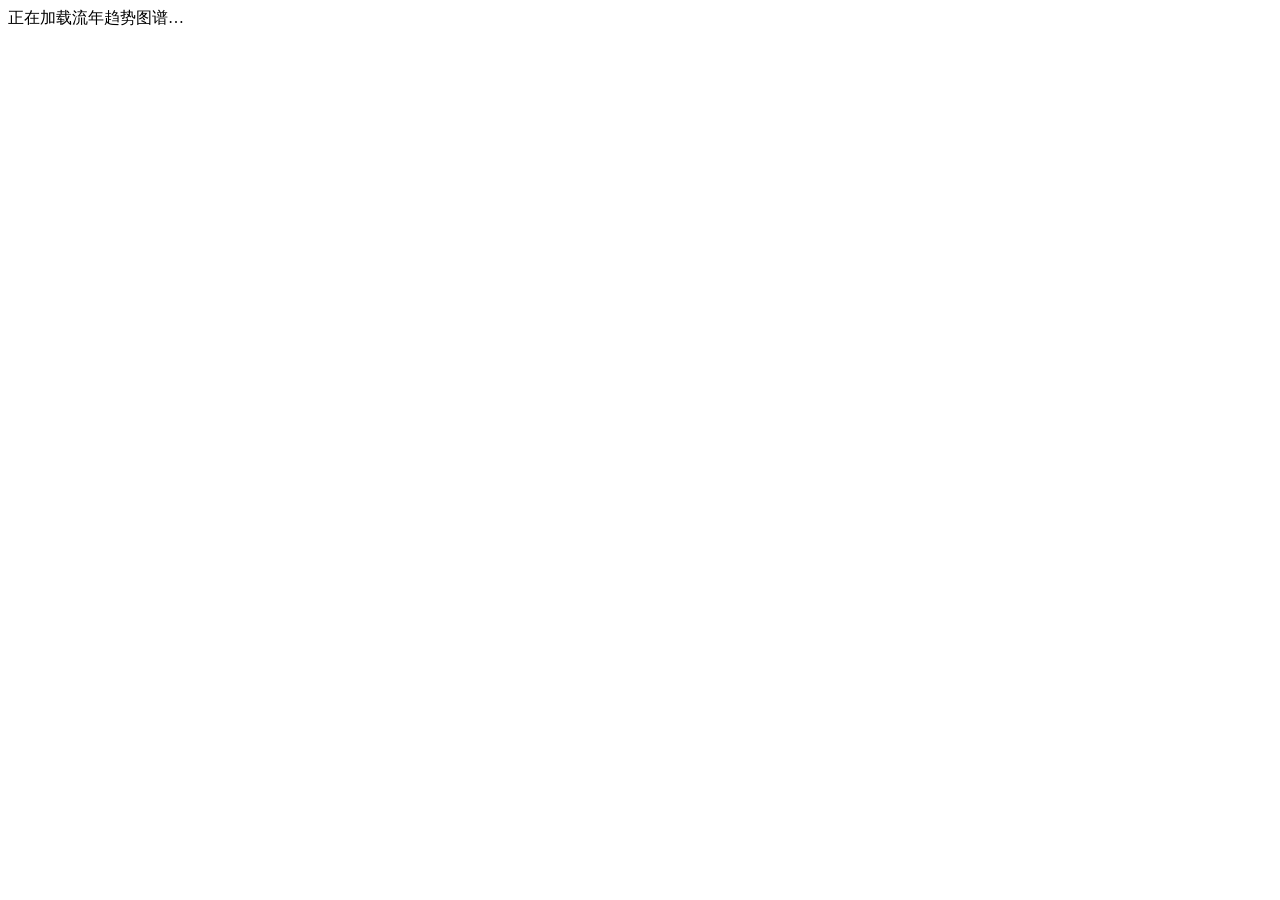
==== index.html @ f73a8037 "Create public webpage entry" ====
<!doctype html><html lang="zh-CN"><head><meta charset="utf-8"><meta name="viewport" content="width=device-width,initial-scale=1"><title>流年趋势图谱</title></head><body><main id="app">正在加载流年趋势图谱…</main><script src="app.js"></script></body></html>
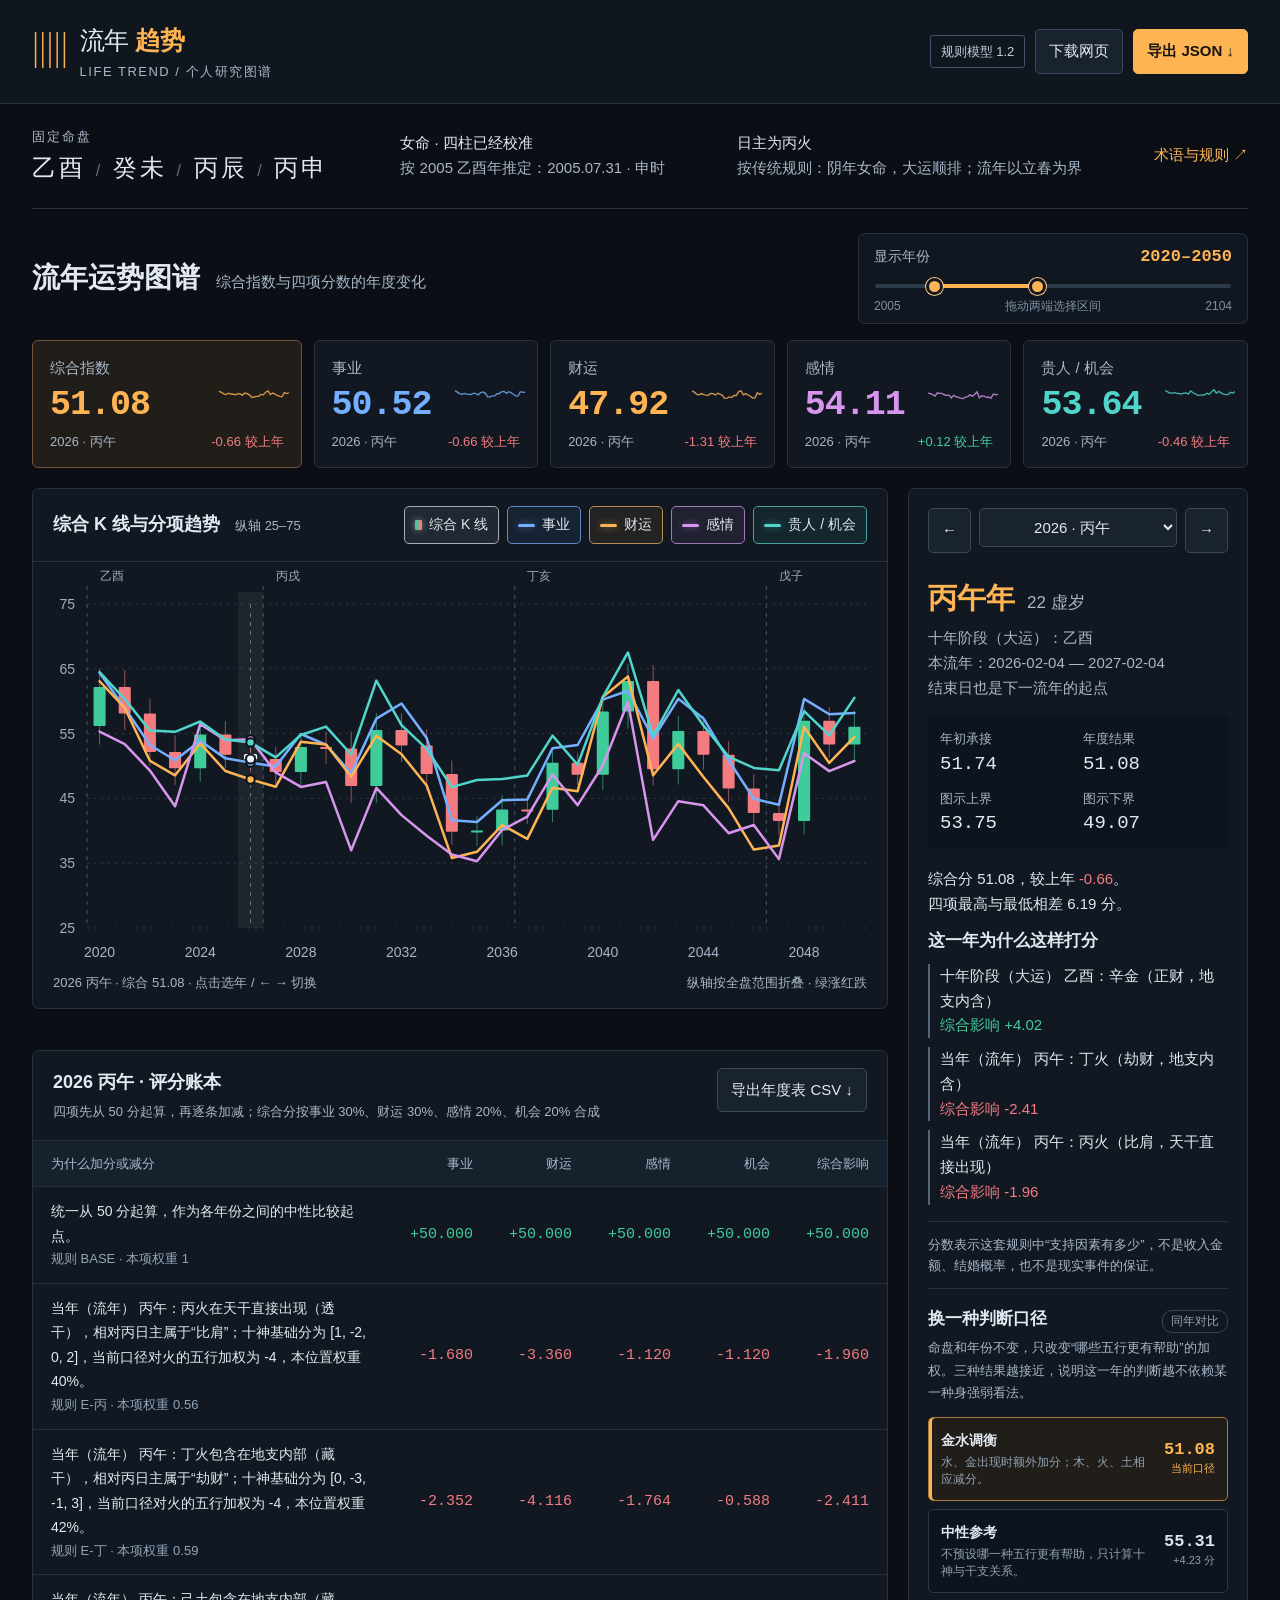
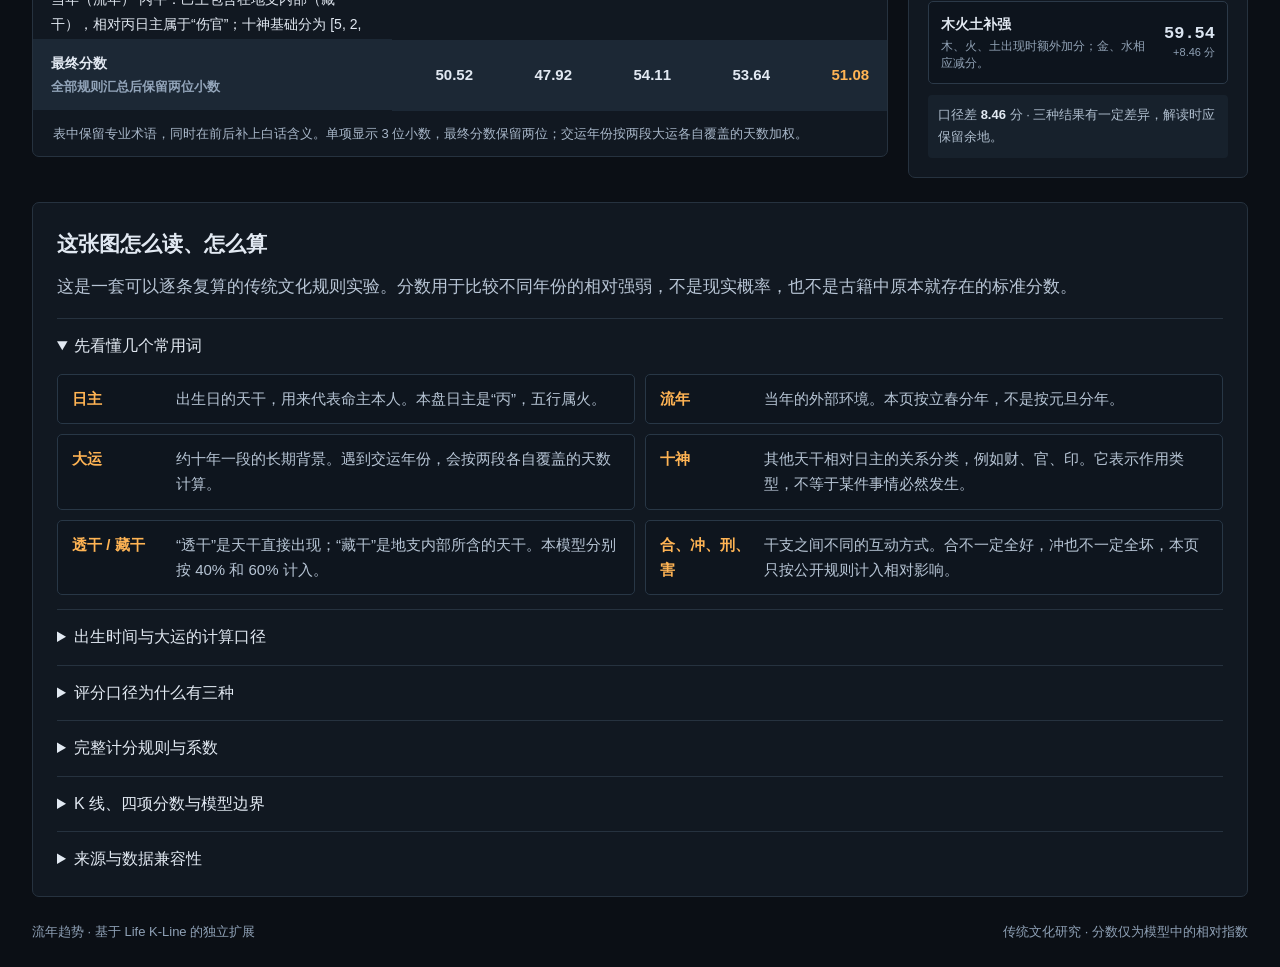
==== commit 3fb1df6c: "Publish shareable life trend webpage" ====
--- a/index.html
+++ b/index.html
@@ -1 +1,93 @@
-<!doctype html><html lang="zh-CN"><head><meta charset="utf-8"><meta name="viewport" content="width=device-width,initial-scale=1"><title>流年趋势图谱</title></head><body><main id="app">正在加载流年趋势图谱…</main><script src="app.js"></script></body></html>+<!doctype html>
+<html lang="zh-CN">
+<head>
+  <meta charset="utf-8">
+  <meta name="viewport" content="width=device-width,initial-scale=1">
+  <title>乙酉女命 · 可解释运势 K 线</title>
+  <meta name="description" content="综合运势 K 线、四项趋势与逐年评分账本。离线可用的传统文化规则实验。">
+  <link rel="icon" type="image/svg+xml" href="data:image/svg+xml,%3Csvg xmlns='http://www.w3.org/2000/svg' viewBox='0 0 32 32'%3E%3Crect width='32' height='32' rx='5' fill='%230c1118'/%3E%3Cpath d='M9 6v20m14-20v20' stroke='%23ffaa45' stroke-width='2'/%3E%3Cpath d='M9 10v8m14-3v8' stroke='%23ffaa45' stroke-width='6'/%3E%3C/svg%3E">
+  <link rel="stylesheet" href="styles.css">
+</head>
+<body>
+<header>
+  <div class="brand"><span class="brand-icon">▥</span><div>流年 <strong>趋势</strong><small>LIFE TREND / 个人研究图谱</small></div></div>
+  <div class="header-actions"><span class="badge">规则模型 1.2</span><button id="downloadHtml">下载网页</button><button id="downloadJson" class="accent">导出 JSON ↓</button></div>
+</header>
+<main>
+  <section class="profile-strip">
+    <div><span class="eyebrow">固定命盘</span><div class="pillars">乙酉 <em>/</em> 癸未 <em>/</em> 丙辰 <em>/</em> 丙申</div></div>
+    <p>女命 · 四柱已经校准<br><span>按 2005 乙酉年推定：2005.07.31 · 申时</span></p>
+    <p>日主为丙火<br><span>按传统规则：阴年女命，大运顺排；流年以立春为界</span></p>
+    <a href="#method">术语与规则 ↗</a>
+  </section>
+
+  <div class="toolbar">
+    <div><h1>流年运势图谱</h1><span class="muted">综合指数与四项分数的年度变化</span></div>
+    <div class="range-control" aria-label="选择图表显示年份">
+      <div class="range-head"><span>显示年份</span><strong id="rangeLabel">2020–2050</strong></div>
+      <div class="dual-range">
+        <div class="range-rail"><i id="rangeFill"></i></div>
+        <input id="rangeStart" type="range" min="2005" max="2104" value="2020" aria-label="起始年份">
+        <input id="rangeEnd" type="range" min="2005" max="2104" value="2050" aria-label="结束年份">
+      </div>
+      <div class="range-minmax"><span>2005</span><span>拖动两端选择区间</span><span>2104</span></div>
+    </div>
+  </div>
+
+  <section id="metrics" class="metrics" aria-label="当前年度分数"></section>
+
+  <div class="workspace">
+    <section class="panel chart-panel">
+      <div class="panel-title chart-heading"><div><h2>综合 K 线与分项趋势 <span id="axisDomain" class="muted"></span></h2></div><div id="seriesControls" class="series-controls" aria-label="图表显示控制"></div></div>
+      <div id="chart" class="chart" tabindex="0" role="group" aria-label="综合运势 K 线与分项折线。左右方向键切换年份，也可使用年份选择器。"></div>
+      <div class="chart-footer"><span id="chartHint">点击年份查看评分账本</span><span>纵轴按全盘范围折叠 · 绿涨红跌</span></div>
+    </section>
+
+    <aside class="panel year-panel">
+      <div class="year-nav"><button id="prev" aria-label="上一年">←</button><label><span class="sr-only">选择年份</span><select id="year"></select></label><button id="next" aria-label="下一年">→</button></div>
+      <div id="yearDetail" aria-live="polite"></div>
+      <div class="small-note">分数表示这套规则中“支持因素有多少”，不是收入金额、结婚概率，也不是现实事件的保证。</div>
+      <div class="sensitivity">
+        <div class="sensitivity-title"><h3>换一种判断口径</h3><span>同年对比</span></div>
+        <p class="muted">命盘和年份不变，只改变“哪些五行更有帮助”的加权。三种结果越接近，说明这一年的判断越不依赖某一种身强弱看法。</p>
+        <div id="sensitivity" class="profile-options" role="group" aria-label="选择评分口径"></div>
+        <p id="profileSummary" class="profile-summary"></p>
+      </div>
+    </aside>
+
+    <section class="panel ledger-panel">
+      <div class="panel-title"><div><h2 id="ledgerTitle">年度评分账本</h2><p class="muted">四项先从 50 分起算，再逐条加减；综合分按事业 30%、财运 30%、感情 20%、机会 20% 合成</p></div><button id="downloadCsv">导出年度表 CSV ↓</button></div>
+      <div class="table-scroll"><table><thead><tr><th>为什么加分或减分</th><th>事业</th><th>财运</th><th>感情</th><th>机会</th><th>综合影响</th></tr></thead><tbody id="ledger"></tbody><tfoot id="ledgerTotal"></tfoot></table></div>
+      <p class="ledger-note muted">表中保留专业术语，同时在前后补上白话含义。单项显示 3 位小数，最终分数保留两位；交运年份按两段大运各自覆盖的天数加权。</p>
+    </section>
+  </div>
+
+  <section class="panel method" id="method">
+    <h2>这张图怎么读、怎么算</h2>
+    <p>这是一套可以逐条复算的传统文化规则实验。分数用于比较不同年份的相对强弱，不是现实概率，也不是古籍中原本就存在的标准分数。</p>
+    <details open><summary>先看懂几个常用词</summary><div class="glossary-grid">
+      <p><strong>日主</strong><span>出生日的天干，用来代表命主本人。本盘日主是“丙”，五行属火。</span></p>
+      <p><strong>流年</strong><span>当年的外部环境。本页按立春分年，不是按元旦分年。</span></p>
+      <p><strong>大运</strong><span>约十年一段的长期背景。遇到交运年份，会按两段各自覆盖的天数计算。</span></p>
+      <p><strong>十神</strong><span>其他天干相对日主的关系分类，例如财、官、印。它表示作用类型，不等于某件事情必然发生。</span></p>
+      <p><strong>透干 / 藏干</strong><span>“透干”是天干直接出现；“藏干”是地支内部所含的天干。本模型分别按 40% 和 60% 计入。</span></p>
+      <p><strong>合、冲、刑、害</strong><span>干支之间不同的互动方式。合不一定全好，冲也不一定全坏，本页只按公开规则计入相对影响。</span></p>
+    </div></details>
+    <details><summary>出生时间与大运的计算口径</summary><div id="calendarMethod"></div></details>
+    <details><summary>评分口径为什么有三种</summary><p>传统命理对“日主强弱”和“哪些五行更需要”可能有不同判断。这里不把某一种判断伪装成唯一答案，而是把同一年放进三种公开口径中比较：金水调衡、中性参考、木火土补强。它们只改变五行加权，不改变出生信息、流年、大运、十神基础分和干支关系。若三种分数接近，说明结论相对稳定；差距很大，则表示结果较依赖这项判断。</p></details>
+    <details><summary>完整计分规则与系数</summary><div id="rulebook"></div></details>
+    <details><summary>K 线、四项分数与模型边界</summary>
+      <p>事业分主要观察任务推进、表达与组织资源；财运分观察资源获取与保留；感情分观察相处支持与摩擦；贵人 / 机会分观察连接、学习和外部帮助。未成年阶段只把它们看作符号维度，不直接解释为就业、投资或婚恋事件。</p>
+      <p>综合分 = 事业 × 30% + 财运 × 30% + 感情 × 20% + 机会 × 20%。四项都从 50 分起算，逐条汇总后限制在 0–100。</p>
+      <p>K 线的“年初承接值”沿用上一年的综合分，“年度结果值”就是本年综合分。影线只是为了保留 K 线的视觉识别，已压缩为很小的范围；它不是年内真实最高、最低，也不是统计置信区间。</p>
+      <p>模型只覆盖账本中明确展示的简化规则，没有完整实现格局、调候、三合三会、刑局、合化和全部神煞，也没有用真实人生经历做回测。100 年只是展示范围，不用于推断寿命；曲线也没有预设必须在哪一年达到峰值。</p>
+    </details>
+    <details><summary>来源与数据兼容性</summary><p>视觉与年度字段参考 <a href="https://github.com/curionox/lifekline" target="_blank" rel="noreferrer">curionox/lifekline</a>，本页面独立实现。保留 age、year、ganZhi、daYun、open、close、high、low、score、reason，扩展 scores、ledger、period。JSON 的 chartData 可供后续程序使用；没有虚构原项目要求的健康、币圈等内容，因此不保证整包可直接导入原项目。</p><p>节气和起运日期由 <a href="https://github.com/6tail/lunar-javascript" target="_blank" rel="noreferrer">lunar-javascript 1.7.7</a> 计算。太阳时说明参考 <a href="https://gml.noaa.gov/grad/solcalc/solareqns.PDF" target="_blank" rel="noreferrer">NOAA 太阳计算公式</a>。这些资料只支撑历法或数据格式，不为本页的计分系数提供验证。</p><p>全部计算都在本地完成，不使用 API 密钥，也不发送网络请求。下载网页会保存当前判断口径、所选年份和显示区间；JSON 会导出当前口径的完整 100 年数据与规则元数据。</p></details>
+  </section>
+
+  <footer><span>流年趋势 · 基于 Life K-Line 的独立扩展</span><span>传统文化研究 · 分数仅为模型中的相对指数</span></footer>
+  <div id="toast" role="status"></div>
+</main>
+<script src="calendar1.js"></script><script src="calendar2.js"></script><script src="calendar3.js"></script><script src="calendar4.js"></script><script src="calendar5.js"></script><script src="calendar.js"></script><script src="model.js"></script><script src="app1.js"></script><script src="app2.js"></script>
+</body>
+</html>
--- a/styles.css
+++ b/styles.css
@@ -0,0 +1,206 @@
+:root {
+  color-scheme: dark;
+  --bg: #0b0f15;
+  --panel: #111821;
+  --line: #26323f;
+  --text: #e2e9f2;
+  --muted: #a8b7c9;
+  --amber: #ffb454;
+  --up: #40cc9a;
+  --down: #f47b80;
+}
+* { box-sizing: border-box; }
+body { margin: 0; background: var(--bg); color: var(--text); font: 17px/1.65 "Segoe UI", "Microsoft YaHei", sans-serif; }
+button, select { font: inherit; font-size: 15px; color: var(--text); background: #19232f; border: 1px solid #3a4858; border-radius: 5px; padding: 9px 13px; cursor: pointer; }
+button:hover, select:hover { border-color: var(--amber); }
+button:focus-visible, select:focus-visible, input:focus-visible, a:focus-visible, [tabindex]:focus-visible, summary:focus-visible, .series-toggle:has(input:focus-visible) { outline: 2px solid var(--amber); outline-offset: 4px; }
+button:disabled { opacity: .35; cursor: default; }
+a { color: var(--amber); text-decoration: none; }
+a:hover { text-decoration: underline; }
+header { min-height: 92px; display: flex; justify-content: space-between; align-items: center; padding: 20px 32px; border-bottom: 1px solid var(--line); gap: 20px; background: #10161e; }
+.brand { display: flex; align-items: center; gap: 12px; font-size: 25px; letter-spacing: -.4px; }
+.brand strong { color: var(--amber); font-weight: 650; }
+.brand-icon { font-size: 36px; color: var(--amber); line-height: 1; }
+.brand small { display: block; font-size: 13px; color: var(--muted); letter-spacing: 1.5px; }
+.header-actions { display: flex; align-items: center; gap: 10px; }
+.badge { font-size: 13px; padding: 5px 10px; border: 1px solid #42526a; border-radius: 3px; color: #c3cfde; }
+.accent { background: var(--amber); border-color: var(--amber); color: #181511; font-weight: 650; }
+main { max-width: 1600px; margin: auto; padding: 0 32px; }
+.profile-strip { display: flex; align-items: center; justify-content: space-between; gap: 20px; padding: 20px 0; border-bottom: 1px solid var(--line); font-size: 15px; }
+.profile-strip p { margin: 0; }
+.profile-strip p span, .muted { color: var(--muted); }
+.eyebrow { font-size: 13px; color: var(--muted); letter-spacing: 2px; }
+.pillars { font-size: 24px; letter-spacing: 3px; white-space: nowrap; }
+.pillars em { font-size: 16px; color: #617286; font-style: normal; }
+h1, h2, h3, p { margin-top: 0; }
+h1 { font-size: 28px; display: inline; margin-right: 16px; font-weight: 600; }
+h2 { font-size: 18px; font-weight: 600; margin: 0; }
+h3 { font-size: 17px; margin-bottom: 4px; }
+.toolbar { display: flex; justify-content: space-between; align-items: center; gap: 16px; margin: 24px 0 16px; }
+.toolbar .muted { font-size: 15px; }
+.range-control { width: min(390px, 38vw); padding: 11px 15px 9px; border: 1px solid var(--line); border-radius: 7px; background: #101720; }
+.range-head, .range-minmax { display: flex; align-items: center; justify-content: space-between; gap: 10px; }
+.range-head { font-size: 14px; color: var(--muted); }
+.range-head strong { color: var(--amber); font: 600 17px Consolas, monospace; }
+.range-minmax { color: #8091a5; font-size: 12px; line-height: 1.2; }
+.dual-range { position: relative; height: 25px; margin: 5px 1px 1px; }
+.range-rail { position: absolute; left: 0; right: 0; top: 11px; height: 4px; border-radius: 4px; background: #2b3948; overflow: hidden; }
+.range-rail i { position: absolute; height: 100%; background: var(--amber); border-radius: inherit; }
+.dual-range input { position: absolute; inset: 0; width: 100%; height: 25px; margin: 0; padding: 0; pointer-events: none; appearance: none; -webkit-appearance: none; background: transparent; border: 0; }
+.dual-range input::-webkit-slider-runnable-track { height: 4px; background: transparent; }
+.dual-range input::-moz-range-track { height: 4px; background: transparent; }
+.dual-range input::-webkit-slider-thumb { width: 17px; height: 17px; margin-top: -6px; border: 3px solid #111821; border-radius: 50%; appearance: none; -webkit-appearance: none; background: var(--amber); box-shadow: 0 0 0 1px #ffca86; pointer-events: auto; cursor: grab; }
+.dual-range input::-moz-range-thumb { width: 13px; height: 13px; border: 3px solid #111821; border-radius: 50%; background: var(--amber); box-shadow: 0 0 0 1px #ffca86; pointer-events: auto; cursor: grab; }
+.metrics { display: grid; grid-template-columns: 1.2fr repeat(4, 1fr); gap: 12px; margin-bottom: 20px; }
+.metric { background: var(--panel); border: 1px solid var(--line); padding: 15px 17px; border-radius: 6px; position: relative; overflow: hidden; }
+.metric:first-child { border-color: #725333; background: #211d18; }
+.metric-name { font-size: 15px; color: var(--muted); }
+.metric-value { font: 600 35px/1.45 Consolas, monospace; letter-spacing: -1px; }
+.metric-change { font-size: 13px; color: var(--muted); display: flex; justify-content: space-between; gap: 8px; }
+.metric-line { position: absolute; right: 12px; top: 40px; width: 70px; height: 27px; opacity: .8; }
+.workspace { display: grid; grid-template-columns: minmax(0, 1fr) 340px; grid-template-areas: "chart side" "ledger side"; align-items: start; gap: 20px; }
+.panel { background: var(--panel); border: 1px solid var(--line); border-radius: 7px; }
+.chart-panel { grid-area: chart; }
+.panel-title { display: flex; align-items: center; justify-content: space-between; gap: 15px; padding: 17px 20px; border-bottom: 1px solid var(--line); }
+.panel-title h2 .muted { font-size: 13px; font-weight: 400; margin-left: 10px; }
+.up { color: var(--up); }
+.down { color: var(--down); }
+.chart-heading { align-items: center; flex-wrap: wrap; }
+.series-controls { display: flex; flex-wrap: wrap; justify-content: flex-end; gap: 8px; }
+.series-toggle { display: inline-flex; align-items: center; gap: 7px; padding: 6px 10px; border: 1px solid #344352; border-radius: 5px; color: #8496aa; font-size: 14px; cursor: pointer; user-select: none; background: #0e151e; transition: .15s ease; }
+.series-toggle:hover { border-color: var(--series); color: var(--text); }
+.series-toggle.active { border-color: color-mix(in srgb, var(--series) 65%, #344352); color: var(--text); background: color-mix(in srgb, var(--series) 9%, #0e151e); }
+.series-toggle input { position: absolute; opacity: 0; pointer-events: none; }
+.series-mark { width: 17px; height: 3px; border-radius: 2px; background: #556474; }
+.series-toggle.active .series-mark { background: var(--series); box-shadow: 0 0 7px color-mix(in srgb, var(--series) 50%, transparent); }
+.series-toggle:first-child .series-mark { height: 10px; width: 7px; border-radius: 1px; background: linear-gradient(90deg, var(--up) 0 48%, var(--down) 52% 100%); }
+.chart { height: 410px; width: 100%; cursor: crosshair; touch-action: pan-y; }
+.chart svg { width: 100%; height: 100%; display: block; }
+.chart-footer { display: flex; justify-content: space-between; font-size: 13px; color: var(--muted); padding: 0 20px 15px; gap: 12px; }
+.year-panel { grid-area: side; padding: 19px; align-self: start; }
+.year-nav { display: flex; gap: 8px; }
+.year-nav label { flex: 1; }
+.year-nav select { width: 100%; text-align: center; }
+.year-head { display: flex; align-items: baseline; gap: 12px; margin-top: 22px; }
+.year-head strong { font-size: 29px; color: var(--amber); }
+.year-head span { color: var(--muted); }
+.year-sub { font-size: 15px; color: var(--muted); margin: 3px 0 16px; }
+.ohlc { display: grid; grid-template-columns: repeat(2, 1fr); gap: 10px; background: #0d141d; padding: 12px; border-radius: 4px; }
+.ohlc span { font-size: 13px; color: var(--muted); display: block; }
+.ohlc b { font: 19px Consolas, monospace; }
+.year-description { font-size: 15px; margin: 18px 0 10px; }
+.impact { font-size: 15px; margin: 9px 0; padding-left: 10px; border-left: 2px solid #566477; }
+.small-note { font-size: 13px; color: var(--muted); padding: 12px 0; border-top: 1px solid var(--line); margin-top: 16px; }
+.sensitivity { border-top: 1px solid var(--line); padding-top: 16px; }
+.sensitivity-title { display: flex; align-items: center; justify-content: space-between; gap: 10px; }
+.sensitivity-title > span { color: #93a5b9; border: 1px solid #344454; border-radius: 10px; padding: 1px 8px; font-size: 12px; }
+.sensitivity p { font-size: 13px; line-height: 1.7; }
+.profile-options { display: grid; gap: 8px; margin-top: 12px; }
+.profile-option { width: 100%; display: grid; grid-template-columns: 1fr auto; align-items: center; gap: 12px; padding: 11px 12px; text-align: left; background: #0d141d; border-color: #2b3948; }
+.profile-option:hover { border-color: #687d94; }
+.profile-option.active { border-color: #a9783d; background: #211d18; box-shadow: inset 3px 0 0 var(--amber); }
+.profile-copy b, .profile-copy small, .profile-score strong, .profile-score em { display: block; }
+.profile-copy b { color: var(--text); font-size: 14px; }
+.profile-copy small { color: #91a2b5; font-size: 12px; line-height: 1.45; margin-top: 2px; }
+.profile-score { text-align: right; }
+.profile-score strong { color: #dbe5f1; font: 600 17px Consolas, monospace; }
+.profile-score em { color: #8fa1b5; font-size: 11px; font-style: normal; white-space: nowrap; }
+.profile-option.active .profile-score strong, .profile-option.active .profile-score em { color: var(--amber); }
+.profile-summary { margin: 11px 0 0; padding: 9px 10px; background: #17212c; border-radius: 4px; color: #aebdcd; }
+.profile-summary strong { color: var(--text); }
+.ledger-panel { grid-area: ledger; margin-top: 0; }
+.ledger-panel .panel-title { align-items: start; }
+.panel-title p { font-size: 13px; margin: 4px 0 0; }
+.table-scroll { overflow: auto; max-height: 570px; }
+table { border-collapse: collapse; width: 100%; font-size: 15px; font-variant-numeric: tabular-nums; }
+th { color: var(--muted); font-size: 13px; font-weight: 500; white-space: nowrap; background: #17212d; position: sticky; top: 0; }
+th, td { padding: 12px 18px; text-align: right; border-bottom: 1px solid #24303d; }
+th:first-child, td:first-child { text-align: left; min-width: 330px; width: 58%; }
+td:first-child { font-size: 14px; line-height: 1.75; }
+td small { display: block; color: #93a5ba; font-size: 13px; }
+tbody tr:hover { background: #182331; }
+tfoot { font-weight: 600; background: #1c2835; }
+tfoot td { position: sticky; bottom: 0; background: #1c2835; }
+.ledger-note { font-size: 13px; padding: 0 20px; margin: 12px 0; }
+.method { padding: 24px; margin: 24px 0; }
+.method > h2 { font-size: 21px; margin-bottom: 12px; }
+.method p { color: #b8c5d5; max-width: 1120px; }
+.method details { border-top: 1px solid var(--line); padding: 14px 0; }
+.method details:last-child { padding-bottom: 0; }
+.method summary { cursor: pointer; color: var(--text); font-size: 16px; }
+.method details p { margin: 12px 0; font-size: 15px; }
+.glossary-grid { display: grid; grid-template-columns: repeat(2, minmax(0, 1fr)); gap: 10px; margin-top: 14px; }
+.glossary-grid p { display: grid; grid-template-columns: 92px 1fr; gap: 12px; margin: 0 !important; padding: 12px 14px; border: 1px solid #283746; border-radius: 5px; background: #0e151e; }
+.glossary-grid strong { color: var(--amber); }
+.glossary-grid span { color: #b7c5d5; }
+.method table { margin: 15px 0; }
+.method th, .method td { font-size: 14px; padding: 8px 12px; }
+.method th:first-child, .method td:first-child { width: auto; min-width: 130px; }
+.method li { font-size: 15px; margin: 8px 0; color: #b8c5d5; }
+footer { display: flex; justify-content: space-between; padding: 0 0 24px; color: #8fa1b6; font-size: 13px; gap: 20px; }
+.sr-only { position: absolute; width: 1px; height: 1px; padding: 0; overflow: hidden; clip: rect(0, 0, 0, 0); white-space: nowrap; }
+#toast { position: fixed; bottom: 25px; left: 50%; transform: translateX(-50%); background: #e4eef8; color: #132130; padding: 10px 18px; border-radius: 5px; display: none; z-index: 10; font-size: 15px; }
+svg text { font-family: "Segoe UI", "Microsoft YaHei", sans-serif; }
+.numeric { font-family: Consolas, monospace; }
+@media (min-width: 1400px) { .metric-line { width: 90px; } }
+@media (max-width: 1100px) {
+  main { padding: 0 20px; }
+  .profile-strip { flex-wrap: wrap; }
+  .workspace { grid-template-columns: minmax(0, 1fr) 300px; }
+  .metric-line { display: none; }
+  .metric { padding: 12px; }
+  .toolbar { align-items: start; }
+  .range-control { width: 340px; }
+  .chart-heading { align-items: flex-start; }
+  .series-controls { justify-content: flex-start; }
+}
+@media (max-width: 760px) {
+  body { font-size: 16px; }
+  header { padding: 15px 16px; align-items: start; flex-wrap: wrap; }
+  .brand { font-size: 23px; }
+  .header-actions { width: 100%; justify-content: space-between; }
+  main { padding: 0 12px; }
+  .profile-strip { gap: 12px; padding: 16px 2px; }
+  .profile-strip > div { width: 100%; }
+  .profile-strip p, .profile-strip a { font-size: 13px; }
+  .pillars { font-size: 23px; }
+  .toolbar { display: block; margin: 18px 0 12px; }
+  .toolbar > div:first-child { margin-bottom: 12px; }
+  .toolbar .muted { display: block; }
+  .range-control { width: 100%; }
+  .metrics { grid-template-columns: repeat(2, 1fr); gap: 8px; }
+  .metric:first-child { grid-column: span 2; }
+  .metric:first-child .metric-line { display: block; width: 160px; right: 20px; }
+  .metric-value { font-size: 30px; }
+  .workspace { grid-template-columns: 1fr; grid-template-areas: "chart" "side" "ledger"; gap: 14px; }
+  .panel-title { padding: 14px 12px; }
+  .series-controls { width: 100%; display: grid; grid-template-columns: repeat(2, 1fr); }
+  .series-toggle { justify-content: flex-start; font-size: 13px; }
+  .series-toggle:first-child { grid-column: span 2; }
+  .chart { height: 350px; }
+  .chart-footer { padding: 0 12px 12px; }
+  .chart-footer span:last-child { display: none; }
+  .year-panel { padding: 16px; }
+  .ohlc { grid-template-columns: repeat(4, 1fr); }
+  .year-head { margin-top: 14px; }
+  .sensitivity { margin-top: 8px; }
+  .ledger-panel .panel-title { flex-direction: column; }
+  .method { padding: 16px; }
+  .glossary-grid { grid-template-columns: 1fr; }
+  .glossary-grid p { grid-template-columns: 82px 1fr; }
+  .method .table-scroll { max-height: none; }
+  footer { flex-direction: column; gap: 4px; }
+  .metric-line { display: none; }
+}
+@media print {
+  body { background: white; color: #111; }
+  .panel, .metric { background: white !important; }
+  button, select, .header-actions, .series-controls, .range-control { display: none; }
+  .table-scroll { max-height: none; }
+  details { display: block; }
+  .muted { color: #555; }
+  header, main { padding: 10px; }
+  .workspace { display: block; }
+  .year-panel { margin-top: 15px; }
+  svg { background: #111821; }
+}
